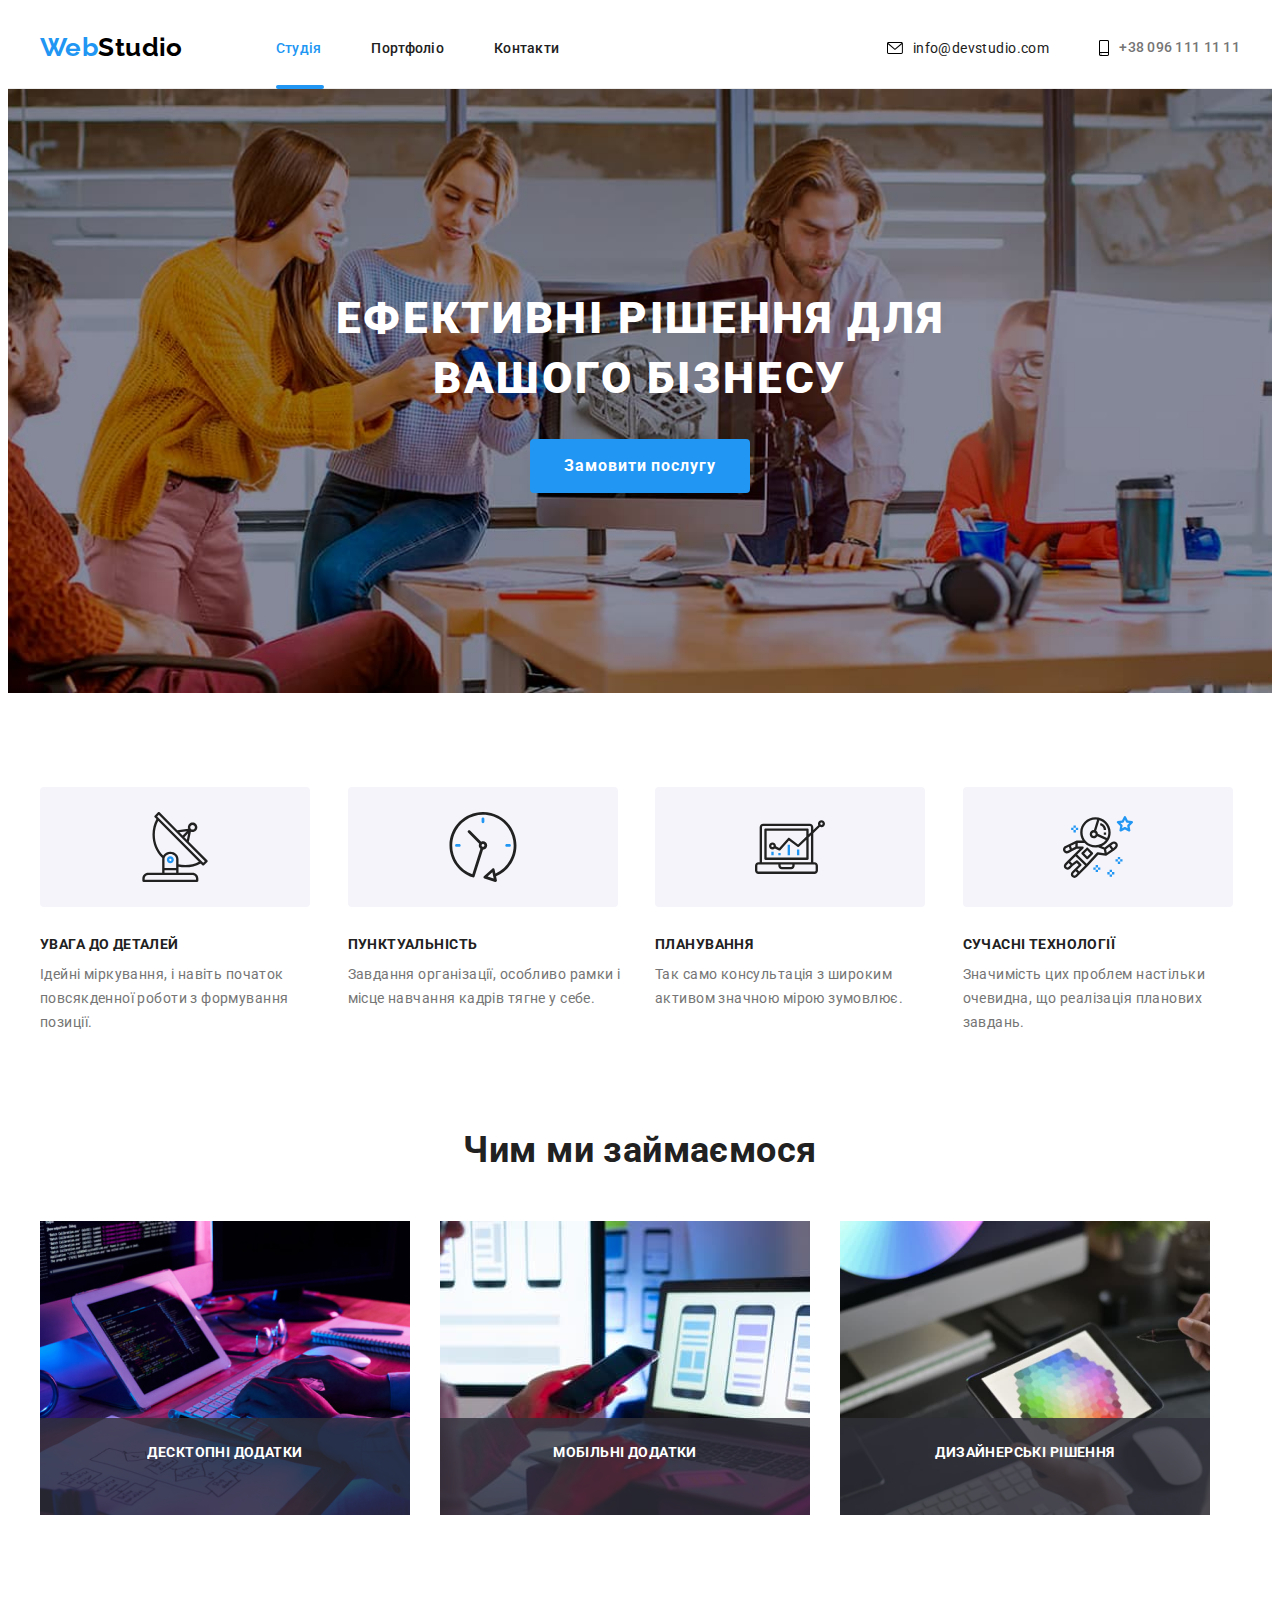
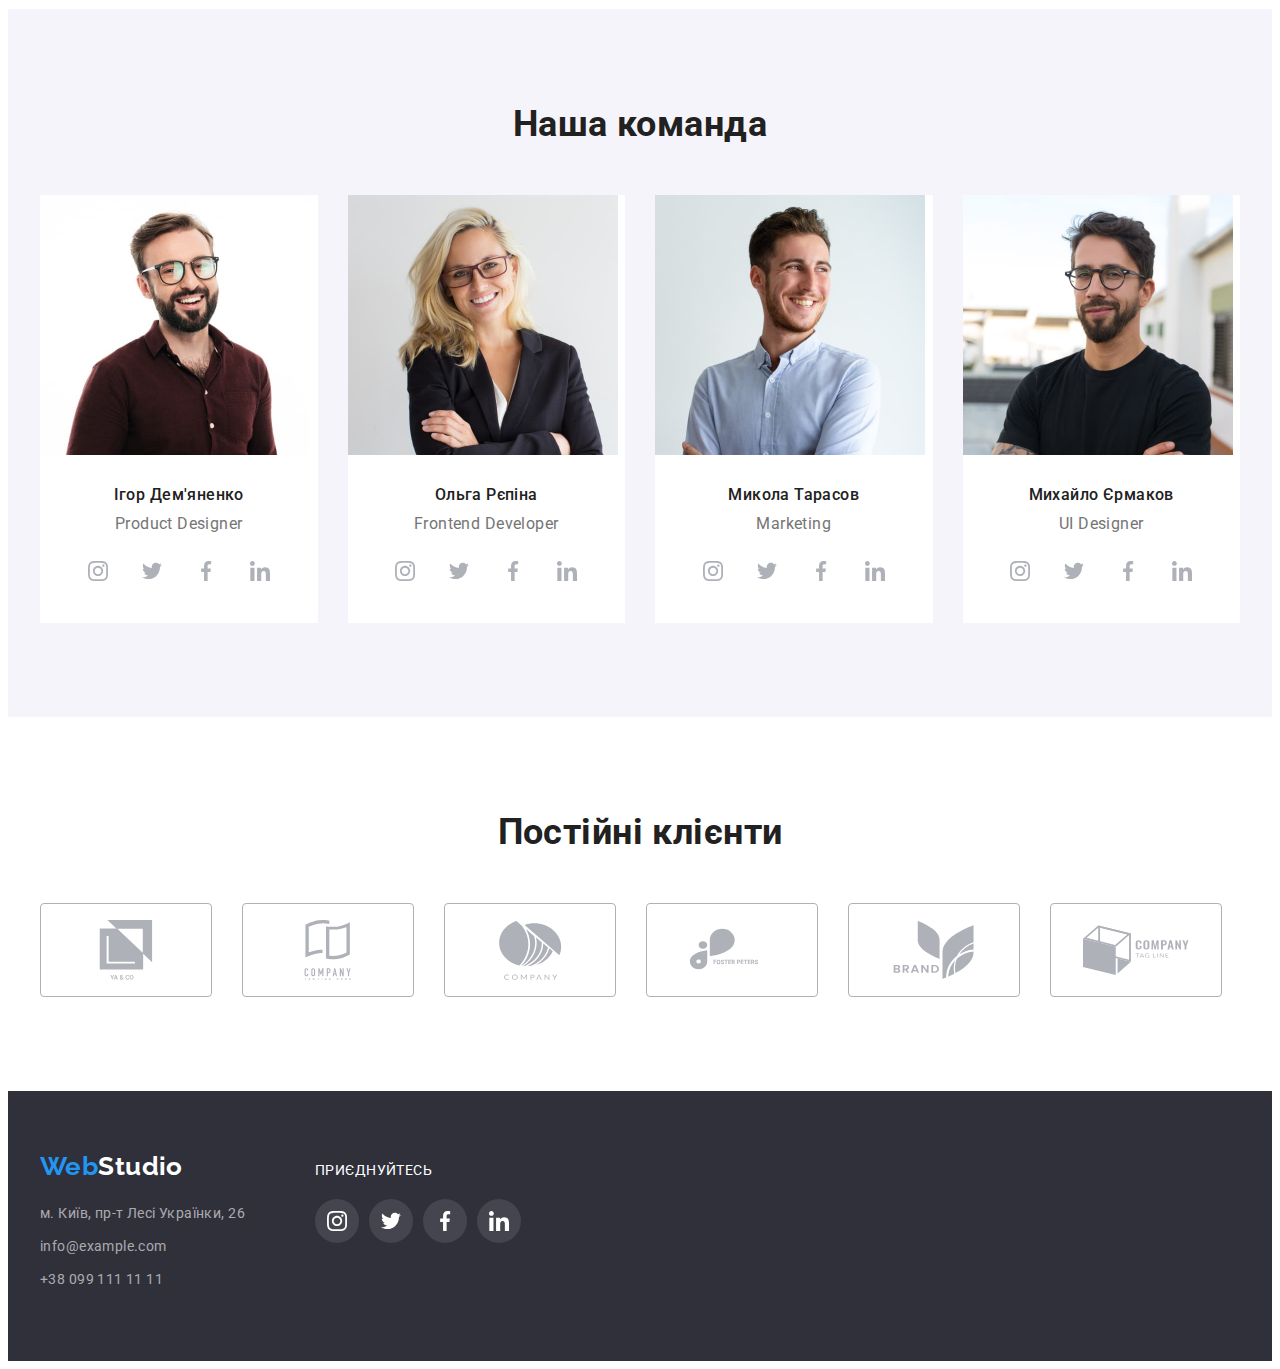
==== index.html @ 34ef1c6d "HW-5-heder-section-4" ====
<!DOCTYPE html>
<html lang="uk">
  <head>
    <meta charset="UTF-8" />
    <meta http-equiv="X-UA-Compatible" content="IE=edge" />
    <meta name="viewport" content="width=device-width, initial-scale=1.0" />
    <title>Web-studio</title>
    <link rel="preconnect" href="https://fonts.googleapis.com" />
    <link rel="preconnect" href="https://fonts.gstatic.com" crossorigin />
    <link
      href="https://fonts.googleapis.com/css2?family=Raleway:wght@700&family=Roboto:wght@400;500;700;900&display=swap"
      rel="stylesheet"
    />
    <link
      rel="stylesheet"
      href="https://cdnjs.cloudflare.com/ajax/libs/modern-normalize/1.1.0/modern-normalize.min.css"
      integrity="sha512-wpPYUAdjBVSE4KJnH1VR1HeZfpl1ub8YT/NKx4PuQ5NmX2tKuGu6U/JRp5y+Y8XG2tV+wKQpNHVUX03MfMFn9Q=="
      crossorigin="anonymous"
      referrerpolicy="no-referrer"
    />
    <link rel="stylesheet" href="./css/styles.css" />
  </head>

  <body>
    <header class="page-header">
      <div class="container header-wrap">
        <nav class="page-nav">
          <a class="link link-logo" href="./index.html" lang="en"
            >Web<span class="link-logo-wrap">Studio</span></a
          >

          <ul class="list-menu list">
            <li class="list-menu-item">
              <a class="link menu-link current" href="./index.html">Студія</a>
            </li>
            <li class="list-menu-item">
              <a class="link menu-link" href="./portfolio.html">Портфоліо</a>
            </li>
            <li class="list-menu-item">
              <a class="link menu-link" href="#">Контакти</a>
            </li>
          </ul>
        </nav>
        <ul class="list header-contacts">
          <li class="header-contacts-item">
            <a class="link menu-link-mail" href="mailto:info@devstudio.com"></a>
              <svg class="header-contacts-icon" width="16" height="12">
                <use href="./images/symbol-defs.svg#icon-envelope"></use>
              </svg>
              info@devstudio.com</a
            >
          </li>
          <li class="header-contacts-item">
            <a class="link menu-link-tel" href="tel:+380961111111">
              <svg class="header-contacts-icon" width="10" height="16">
                <use href="./images/symbol-defs.svg#icon-smartphone"></use>
              </svg>
              +38 096 111 11 11</a
            >
          </li>
        </ul>
      </div>
    </header>

    <main>
      <!--Hero-->
      <section class="hero-section">
        <div class="container">
          <h1 class="hero-title">Ефективні рішення для вашого бізнесу</h1>
          <button class="modal-btn" type="button">Замовити послугу</button>
        </div>
      </section>

      <!--Особливості-->

      <section class="about">
        <div class="container">
          <h2 hidden>Особливості</h2>

          <ul class="list hidden-section">
            <li class="hidden-section-item">
              <div class="hidden-section-block">
                <svg class="hidden-section-icon" width="70" height="70">
                  <use href="./images/symbol-defs.svg#icon-antenna"></use>
                </svg>
              </div>
              <h3 class="hidden-section-item-title">Увага до деталей</h3>
              <p class="section-description">
                Ідейні міркування, і навіть початок повсякденної роботи з
                формування позиції.
              </p>
            </li>

            <li class="hidden-section-item">
              <div class="hidden-section-block">
                <svg class="hidden-section-icon" width="70" height="70">
                  <use href="./images/symbol-defs.svg#icon-clock"></use>
                </svg>
              </div>
              <h3 class="hidden-section-item-title">Пунктуальність</h3>
              <p class="section-description">
                Завдання організації, особливо рамки і місце навчання кадрів
                тягне у себе.
              </p>
            </li>

            <li class="hidden-section-item">
              <div class="hidden-section-block">
                <svg class="hidden-section-icon" width="70" height="70">
                  <use href="./images/symbol-defs.svg#icon-diagram"></use>
                </svg>
              </div>
              <h3 class="hidden-section-item-title">Планування</h3>
              <p class="section-description">
                Так само консультація з широким активом значною мірою зумовлює.
              </p>
            </li>

            <li class="hidden-section-item">
              <div class="hidden-section-block">
                <svg class="hidden-section-icon" width="70" height="70">
                  <use href="./images/symbol-defs.svg#icon-astronaut"></use>
                </svg>
              </div>
              <h3 class="hidden-section-item-title">Сучасні технології</h3>
              <p class="section-description">
                Значимість цих проблем настільки очевидна, що реалізація
                планових завдань.
              </p>
            </li>
          </ul>
        </div>
      </section>

      <!--Чим займаємося-->

      <section class="we-work">
        <div class="container">
          <h2 class="section-title">Чим ми займаємося</h2>

          <ul class="list section-title-list">
            <div class="img-one-wrap">
              <li>
                <img
                  src="./images/comp.jpg"
                  alt="Працівник за комп'ютером"
                  width="370"
                  height="294"
                />
                <div class="img-one-name-wrap">
                  <p class="img-name">десктопні додатки</p>
                </div>
              </li>
            </div>

            <div class="img-two-wrap">
              <li>
                <img
                  src="./images/phone.jpg"
                  alt="Працівник з телефоном"
                  width="370"
                  height="294"
                />
                <div class="img-two-name-wrap">
                <p class="img-name">мобільні додатки</p>  
                </div>
              </li>
            </div>

            <div class="img-three-wrap">
              <li>
                <img
                  src="./images/tablet.jpg"
                  alt="Працівник з планшетом"
                  width="370"
                  height="294"
                />
                <div class="img-three-name-wrap">
                 <p class="img-name">дизайнерські рішення</p>  
                </div>
              </li>
            </div>
          </ul>
        </div>
      </section>

      <!--Команда-->

      <section class="team">
        <div class="container">
          <h2 class="section-title">Наша команда</h2>

          <ul class="list team-section-list">
            <li class="list-item">
              <img
                src="./images/team-card-1.jpg"
                alt="Ігор Дем'яненко"
                width="270"
                height="260"
              />
              <div class="team-section-list-wrapper-one">
                <h3 class="employee-name">Ігор Дем'яненко</h3>
                <p class="employee-position" lang="en">Product Designer</p>
              </div>
              <ul class="list empoyee-social-links">
                <li>
                  <a class="social-link-item" href="">
                    <svg class="social-link-icon" width="20" height="20">
                      <use href="./images/symbol-defs.svg#icon-instagram"></use>
                    </svg>
                  </a>
                </li>
                <li>
                  <a class="social-link-item" href="">
                    <svg class="social-link-icon" width="20" height="20">
                      <use href="./images/symbol-defs.svg#icon-twitter"></use>
                    </svg>
                  </a>
                </li>
                <li>
                  <a class="social-link-item" href="">
                    <svg class="social-link-icon" width="20" height="20">
                      <use href="./images/symbol-defs.svg#icon-facebook"></use>
                    </svg>
                  </a>
                </li>
                <li>
                  <a class="social-link-item" href="">
                    <svg class="social-link-icon" width="20" height="20">
                      <use href="./images/symbol-defs.svg#icon-linkedin"></use>
                    </svg>
                  </a>
                </li>
              </ul>
            </li>

            <li class="list-item">
              <img
                src="./images/team-card-2.jpg"
                alt="Ольга Рєпіна"
                width="270"
                height="260"
              />
              <div class="team-section-list-wrapper-two">
                <h3 class="employee-name">Ольга Рєпіна</h3>
                <p class="employee-position" lang="en">Frontend Developer</p>
              </div>
              <ul class="list empoyee-social-links">
                <li>
                  <a class="social-link-item" href="">
                    <svg class="social-link-icon" width="20" height="20">
                      <use href="./images/symbol-defs.svg#icon-instagram"></use>
                    </svg>
                  </a>
                </li>
                <li>
                  <a class="social-link-item" href="">
                    <svg class="social-link-icon" width="20" height="20">
                      <use href="./images/symbol-defs.svg#icon-twitter"></use>
                    </svg>
                  </a>
                </li>
                <li>
                  <a class="social-link-item" href="">
                    <svg class="social-link-icon" width="20" height="20">
                      <use href="./images/symbol-defs.svg#icon-facebook"></use>
                    </svg>
                  </a>
                </li>
                <li>
                  <a class="social-link-item" href="">
                    <svg class="social-link-icon" width="20" height="20">
                      <use href="./images/symbol-defs.svg#icon-linkedin"></use>
                    </svg>
                  </a>
                </li>
              </ul>
            </li>

            <li class="list-item">
              <img
                src="./images/team-card-3.jpg"
                alt="Микола Тарасов"
                width="270"
                height="260"
              />
              <div class="team-section-list-wrapper-four">
                <h3 class="employee-name">Микола Тарасов</h3>
                <p class="employee-position" lang="en">Marketing</p>
              </div>
              <ul class="list empoyee-social-links">
                <li>
                  <a class="social-link-item" href="">
                    <svg class="social-link-icon" width="20" height="20">
                      <use href="./images/symbol-defs.svg#icon-instagram"></use>
                    </svg>
                  </a>
                </li>
                <li>
                  <a class="social-link-item" href="">
                    <svg class="social-link-icon" width="20" height="20">
                      <use href="./images/symbol-defs.svg#icon-twitter"></use>
                    </svg>
                  </a>
                </li>
                <li>
                  <a class="social-link-item" href="">
                    <svg class="social-link-icon" width="20" height="20">
                      <use href="./images/symbol-defs.svg#icon-facebook"></use>
                    </svg>
                  </a>
                </li>
                <li>
                  <a class="social-link-item" href="">
                    <svg class="social-link-icon" width="20" height="20">
                      <use href="./images/symbol-defs.svg#icon-linkedin"></use>
                    </svg>
                  </a>
                </li>
              </ul>
            </li>

            <li class="list-item">
              <img
                src="./images/team-card-4.jpg"
                alt="Михайло Єрмаков"
                width="270"
                height="260"
              />
              <div class="team-section-list-wrapper-three">
                <h3 class="employee-name">Михайло Єрмаков</h3>
                <p class="employee-position" lang="en">UI Designer</p>
              </div>
              <ul class="list empoyee-social-links">
                <li>
                  <a class="social-link-item" href="">
                    <svg class="social-link-icon" width="20" height="20">
                      <use href="./images/symbol-defs.svg#icon-instagram"></use>
                    </svg>
                  </a>
                </li>
                <li>
                  <a class="social-link-item" href="">
                    <svg class="social-link-icon" width="20" height="20">
                      <use href="./images/symbol-defs.svg#icon-twitter"></use>
                    </svg>
                  </a>
                </li>
                <li>
                  <a class="social-link-item" href="">
                    <svg class="social-link-icon" width="20" height="20">
                      <use href="./images/symbol-defs.svg#icon-facebook"></use>
                    </svg>
                  </a>
                </li>
                <li>
                  <a class="social-link-item" href="">
                    <svg class="social-link-icon" width="20" height="20">
                      <use href="./images/symbol-defs.svg#icon-linkedin"></use>
                    </svg>
                  </a>
                </li>
              </ul>
            </li>
          </ul>
        </div>
      </section>

      <!--Постійні клієнти-->

      <section class="clients">
        <div class="container">
          <h2 class="section-title">Постійні клієнти</h2>
          <ul class="list clients-list">
            <li class="clients-list-item">
              <a class="clients-list-link" href="">
                <svg class="clients-list-icon" width="106" height="60">
                  <use href="./images/symbol-defs.svg#icon-company-one"></use>
                </svg>
              </a>
            </li>
            <li class="clients-list-item">
              <a class="clients-list-link" href="">
                <svg class="clients-list-icon" width="106" height="60">
                  <use href="./images/symbol-defs.svg#icon-company-two"></use>
                </svg>
              </a>
            </li>
            <li class="clients-list-item">
              <a class="clients-list-link" href="">
                <svg class="clients-list-icon" width="106" height="60">
                  <use href="./images/symbol-defs.svg#icon-company-three"></use>
                </svg>
              </a>
            </li>
            <li class="clients-list-item">
              <a class="clients-list-link" href="">
                <svg class="clients-list-icon" width="106" height="60">
                  <use href="./images/symbol-defs.svg#icon-company-four"></use>
                </svg>
              </a>
            </li>
            <li class="clients-list-item">
              <a class="clients-list-link" href="">
                <svg class="clients-list-icon" width="106" height="60">
                  <use href="./images/symbol-defs.svg#icon-company-five"></use>
                </svg>
              </a>
            </li>
            <li class="clients-list-item">
              <a class="clients-list-link" href="">
                <svg class="clients-list-icon" width="106" height="60">
                  <use href="./images/symbol-defs.svg#icon-company-six"></use>
                </svg>
              </a>
            </li>
          </ul>
        </div>
      </section>
    </main>

    <footer class="footer-section">
      <!--Контакти-->
      <div class="footer-container">
        <div class="address-wrap">
          <a class="link link-logo footer-logo" href="./index.html" lang="en"
            >Web<span class="link-logo-wrap-footer">Studio</span></a
          >

          <address class="footer-address">
            <ul class="list">
              <li class="footer-list-item">
                <a
                  class="link menu-link-footer firm-address"
                  href="https://goo.gl/maps/1NvSNUqXWr73BQwe9"
                  target="_blank"
                  rel="noopener noreferrer nofollow"
                >
                  м. Київ, пр-т Лесі Українки, 26</a
                >
              </li>

              <li class="footer-list-item">
                <a class="link menu-link-footer" href="mailto:info@example.com"
                  >info@example.com</a
                >
              </li>
              <li class="footer-list-item">
                <a class="link menu-link-footer" href="tel:+380991111111"
                  >+38 099 111 11 11</a
                >
              </li>
            </ul>
          </address>
        </div>

        <div class="social-links-wrap">
          <p class="footer-title">приєднуйтесь</p>

          <ul class="list footer-social-list">
            <li class="footer-social-item">
              <a class="footer-social-link" href="">
                <svg class="footer-social-link-icon" width="20" height="20">
                  <use href="./images/symbol-defs.svg#icon-instagram"></use>
                </svg>
              </a>
            </li>
            <li class="footer-social-item">
              <a class="footer-social-link" href="">
                <svg class="footer-social-link-icon" width="20" height="20">
                  <use href="./images/symbol-defs.svg#icon-twitter"></use>
                </svg>
              </a>
            </li>
            <li class="footer-social-item">
              <a class="footer-social-link" href="">
                <svg class="footer-social-link-icon" width="20" height="20">
                  <use href="./images/symbol-defs.svg#icon-facebook"></use>
                </svg>
              </a>
            </li>
            <li class="footer-social-item">
              <a class="footer-social-link" href="">
                <svg class="footer-social-link-icon" width="20" height="20">
                  <use href="./images/symbol-defs.svg#icon-linkedin"></use>
                </svg>
              </a>
            </li>
          </ul>
        </div>
      </div>
    </footer>
  </body>
</html>
---- css/styles.css ----
:root {
  --text-color-secondary: #757575;
  --accent-color: #2196f3;
  --background-color: #2f303a;
  --logo-wrap-color: #000000;
  --text-color-primary: #ffffff;
  --main-text-color: #212121;
  --background-color-primary: #f5f5f5;
  --btn-hover-focus-accent: #188ce8;
  --btn-background-color: #2196f3;
  --portfolio-btn-bgc: #f5f4fa;
  --footer-text-color: rgba(255, 255, 255, 0.6);
}

p, h1, h2, h3, h4, h5, h6 {
  margin: 0;
}

ul, ol {
  margin: 0;
  padding-left: 0;
}

img {
  display: block;
  max-width: 100%;
  height: auto;
}

body {
  font-family: "Roboto", sans-serif;
  color: var(--main-text-color);
  font-size: 14px;
  letter-spacing: 0.03em;
  background-color: var(--text-color-primary);
}

.link {
  text-decoration: none;
}

.list {
  list-style: none;
}

.container {
  width: 1200px;
  padding-left: 15px;
  padding-right: 15px;
  margin: 0 auto;
}

.link-logo.current {
  color: var(--accent-color);
}

.menu-link.current {
  color: var(--accent-color);
  position: relative;
}

.menu-link.current::after {
content: '';
position: absolute;
bottom: -1px;
display: flex;
width: 48px;
height: 4px;
background-color: var(--accent-color);
border-radius: 2px;
}

button {
  cursor: pointer;
}

.page-header {
  border-bottom: 1px solid #ececec;
}

.header-wrap {
  display: flex;
}

.link-logo {
  font-family: "Raleway", sans-serif;
  font-weight: 700;
  font-size: 26px;
  line-height: 1.19;
  color: var(--accent-color);
  padding-top: 24px;
  padding-bottom: 25px;
  margin-right: 93px;
}

.link-logo-wrap {
  color: var(--logo-wrap-color);
}

.link-logo-wrap-footer {
  color: var(--text-color-primary);
}

.page-nav {
  display: flex;
  align-items: center;
}

.list-menu {
  display: flex;
  align-items: center;
  gap: 50px;
}

.header-contacts {
  display: flex;
  align-items: center;
  margin-left: auto;
  gap: 50px;
}

.menu-link {
  font-weight: 500;
  line-height: 1.14;
  letter-spacing: 0.02em;
  color: var(--main-text-color);
  padding-top: 32px;
  padding-bottom: 32px;
}

.menu-link:hover,
.menu-link:focus {
  color: var(--accent-color);
}

.menu-link-mail,
.menu-link-tel {
  font-weight: 500;
  line-height: 1.14;
  letter-spacing: 0.02em;
  color: var(--text-color-secondary);
  padding-top: 32px;
  padding-bottom: 32px;
  display: flex;
  align-items: center;
}

.menu-link-mail {
  margin-right: 30px;
}

.menu-link-footer:hover,
.menu-link-footer:focus {
  color: var(--accent-color);
}

.menu-link-mail:hover,
.menu-link-mail:focus {
  color: var(--accent-color);
  fill: var(--accent-color);
  cursor: pointer;
}

.menu-link-tel:hover,
.menu-link-tel:focus {
  color: var(--accent-color);
  fill: var(--accent-color);
  cursor: pointer;
}

.header-contacts-item {
  display: flex;
  align-items: center;
  justify-content: center;
}

.header-contacts-icon {
  color: var(--text-color-secondary);
  margin-right: 10px;
}

.hero-section,
.footer-section {
  background-color: var(--background-color);
}

.hero-section {
  padding: 200px 0;
  justify-content: center;
  background-image: url(../images/header-bg.jpg), linear-gradient(#c4c4c4, #c4c4c4);
  background-repeat: no-repeat;
  background-position: center;
  background-size: cover;
  max-width: 1600px;
  margin: 0 auto;
}

.hero-title {
  font-weight: 900;
  font-size: 44px;
  line-height: 1.36;
  letter-spacing: 0.06em;
  text-transform: uppercase;
  text-align: center;
  color: var(--text-color-primary);
  max-width: 696px;
  margin: 0 auto 30px;
}

.modal-btn {
  font-family: "Roboto", sans-serif;
  font-weight: 700;
  font-size: 16px;
  line-height: 1.88;
  display: flex;
  align-items: center;
  text-align: center;
  letter-spacing: 0.06em;
  color: var(--text-color-primary);
  border-color: transparent;
  border-radius: 4px;
  background-color: var(--btn-background-color);
  margin: 0 auto;
  display: block;
  padding: 10px 32px;
}

.modal-btn:hover,
.modal-btn:focus {
  background-color: var(--btn-hover-focus-accent);
}

.about {
  padding: 94px 0;
}

.hidden-section {
  display: flex;
  gap: 30px;
}
.hidden-section-item {
  flex-basis: calc((100% - 90px) / 4);
}

.hidden-section-icon {
margin: 25px 100px;
}
 
.hidden-section-item-title {
  font-weight: 700;
  font-size: 14px;
  line-height: 1.14;
  text-transform: uppercase;
  margin-bottom: 10px;
}

.section-description {
  line-height: 1.71;
  color: var(--text-color-secondary);
}

.hidden-section-block {
width: 270px;
height: 120px;
background-color: #f5f4fA;
border-radius: 4px;
margin-bottom: 30px;
}

.we-work {
  padding-bottom: 94px;
}

.section-title {
  font-weight: 700;
  font-size: 36px;
  line-height: 1.17;
  text-align: center;
  margin-bottom: 50px;
}

.section-title-list {
  display: flex;
  gap: 30px;
  min-width: 370px;
  flex-basis: calc(100% / 3 - 30px);
}

.img-one-wrap {
  position: relative;
}

.img-one-name-wrap {
  position: absolute;
  text-align: center;
  padding-top: 27px;
  bottom: 0;
  width: 370px;
  height: 70px;
  background-color: rgba(47, 48, 58, 0.8);;
}

.img-two-wrap {
  position: relative;
}

.img-two-name-wrap {
  position: absolute;
  text-align: center;
  padding-top: 27px;
  bottom: 0;
  width: 370px;
  height: 70px;
  background-color: rgba(47, 48, 58, 0.8);;
}

.img-three-wrap {
  position: relative;
}

.img-three-name-wrap {
  position: absolute;
  text-align: center;
  padding-top: 27px;
  bottom: 0;
  width: 370px;
  height: 70px;
  background-color: rgba(47, 48, 58, 0.8);;  
}

.img-name {
font-weight: 700;
line-height: 1.14;
text-transform: uppercase;
color: var(--text-color-primary);
}

.team {
  background-color: #f5f4fa;
  padding: 94px 0;
}

.team-section-list {
  display: flex;
  gap: 30px;
}

.list-item {
  background-color: #ffffff;
  flex-basis: calc(100% - 90px / 4);
}

.employee-name {
  font-weight: 500;
  font-size: 16px;
  line-height: 1.19;
  text-align: center;
  margin-bottom: 10px;
}

.employee-position {
  font-size: 16px;
  line-height: 1.19;
  text-align: center;
  color: var(--text-color-secondary);
}

.team-section-list-wrapper-one {
padding: 30px 0;
text-align: center;
padding-bottom: 16px;
box-shadow: drop-shadow(0px 4px 4px rgba(0, 0, 0, 0.25));
}

.team-section-list-wrapper-two {
padding: 30px 0;
text-align: center;
padding-bottom: 16px;
box-shadow: drop-shadow(0px 4px 4px rgba(0, 0, 0, 0.25));
}

.team-section-list-wrapper-three {
  padding: 30px 0;
  text-align: center;
  padding-bottom: 16px;
  box-shadow: drop-shadow(0px 4px 4px rgba(0, 0, 0, 0.25));
}

.team-section-list-wrapper-four {
  padding: 30px 0;
  text-align: center;
  padding-bottom: 16px;
  box-shadow: drop-shadow(0px 4px 4px rgba(0, 0, 0, 0.25));
}

.empoyee-social-links {
  display: flex;
  justify-content: center;
  gap: 10px;
  padding-bottom: 30px;
}

.social-link-item {
 width: 44px;
 height: 44px;
 border-radius: 50%;
 display: flex;
 align-items: center;
 justify-content: center;
}

.social-link-icon {
  fill: #afb1b8;
}

.social-link-item:hover .social-link-icon,
.social-link-item:focus .social-link-icon {
  fill: var(--text-color-primary);
  cursor: pointer;
}

.social-link-item:hover,
.social-link-item:focus {
  background-color: var(--accent-color);
}

.clients {
  padding: 94px 0;
}

.clients-list-link {
  width: 170px;
  height: 92px;
  border: 1px solid #AFB1B8;
  border-radius: 4px;
  display: flex;
  align-items: center;
  justify-content: center;
  color: #AFB1B8;
}

.clients-list {
  display: flex;
  gap: 30px;
}

.clients-list-icon {
  fill: currentColor;
}

.clients-list-link:hover,
.clients-list-link:focus {
  color: var(--accent-color);
 border-color:var(--accent-color);
}

.footer-section {
  padding-top: 60px;
  padding-bottom: 60px;
}

.footer-container {
  width: 1200px;
  padding-left: 15px;
  padding-right: 15px;
  margin: 0 auto;
  display: flex;
  align-items: baseline;
  gap: 70px;
}

.footer-logo {
  display: inline-block;
  margin-bottom: 20px;
  padding: 0;
  margin-right: 0;
}

.firm-address {
  font-style: normal;
  line-height: 1.71;
  color: var(--text-color-primary);
  display: block;
}

.menu-link-footer {
  font-style: normal;
  line-height: 1.71;
  color: var(--footer-text-color);
  display: block;
  margin-bottom: 9px;
}

.menu-link-footer:hover,
.menu-link-footer:focus {
  color: var(--accent-color);
}

.footer-list-item {
  margin-bottom: 9px;
}

.footer-list-item:last-child {
  margin-bottom: 0;
}

.footer-title {
line-height: 1.14;
text-transform: uppercase;
color: var(--text-color-primary);
margin-bottom: 20px;
}

.footer-social-link {
 width: 44px;
 height: 44px;
 border-radius: 50%;
 display: flex;
 align-items: center;
 justify-content: center;
 background-color: rgba(255, 255, 255, 0.1);
 box-shadow: drop-shadow(0px 4px 4px rgba(0, 0, 0, 0.25));;
}

.footer-social-link-icon {
  fill: #ffffff;
}

.footer-social-list {
  display: flex;
  gap: 10px;
}

.footer-social-link:hover,
.footer-social-link:focus {
  background-color: var(--btn-background-color);
}

.footer-container {
  align-items: baseline;
}

/* Портфоліо */

.portfolio {
  padding: 94px 0;
}

.btn-list {
  display: flex;
  gap: 8px;
  justify-content: center;
}

.portfolio-link {
  border-top: none;
  box-shadow: drop-shadow(0px 4px 4px rgba(0, 0, 0, 0.25));
}

.portfolio-list {
  display: flex;
  flex-wrap: wrap;
  gap: 30px;
  margin-top: 50px;
}

.portfolio-list-item {
  flex-basis: calc((100% - 60px) / 3);
}

.portfolio-list-item:hover,
.portfolio-list-item:focus {
  box-shadow: 0px 1px 1px rgba(0, 0, 0, 0.12), 0px 4px 4px rgba(0, 0, 0, 0.06), 1px 4px 6px rgba(0, 0, 0, 0.16);
  cursor: pointer;
}

.portfolio-btn {
  font-family: "Roboto", sans-serif;
  font-weight: 500;
  font-size: 16px;
  line-height: 1.62;
  text-align: center;
  border-color: transparent;
  border-radius: 4px;
  background-color: var(--portfolio-btn-bgc);
  padding: 6px 22px;
}

.portfolio-btn:hover,
.portfolio-btn:focus {
  color: var(--text-color-primary);
  background-color: var(--accent-color);
  box-shadow: drop-shadow(0px 4px 4px rgba(0, 0, 0, 0.25));;
}

.portfolio-list-title {
  font-weight: 700;
  font-size: 18px;
  line-height: 2;
  letter-spacing: 0.06em;
  color: var(--main-text-color);
  margin-bottom: 4px;
}

.portfolio-list-description {
  font-size: 16px;
  line-height: 1.88;
  color: var(--text-color-secondary);
}

.portfolio-wrap {
  padding: 20px 24px;
  border: 1px solid #eeeeee;
  border-top: none;
}
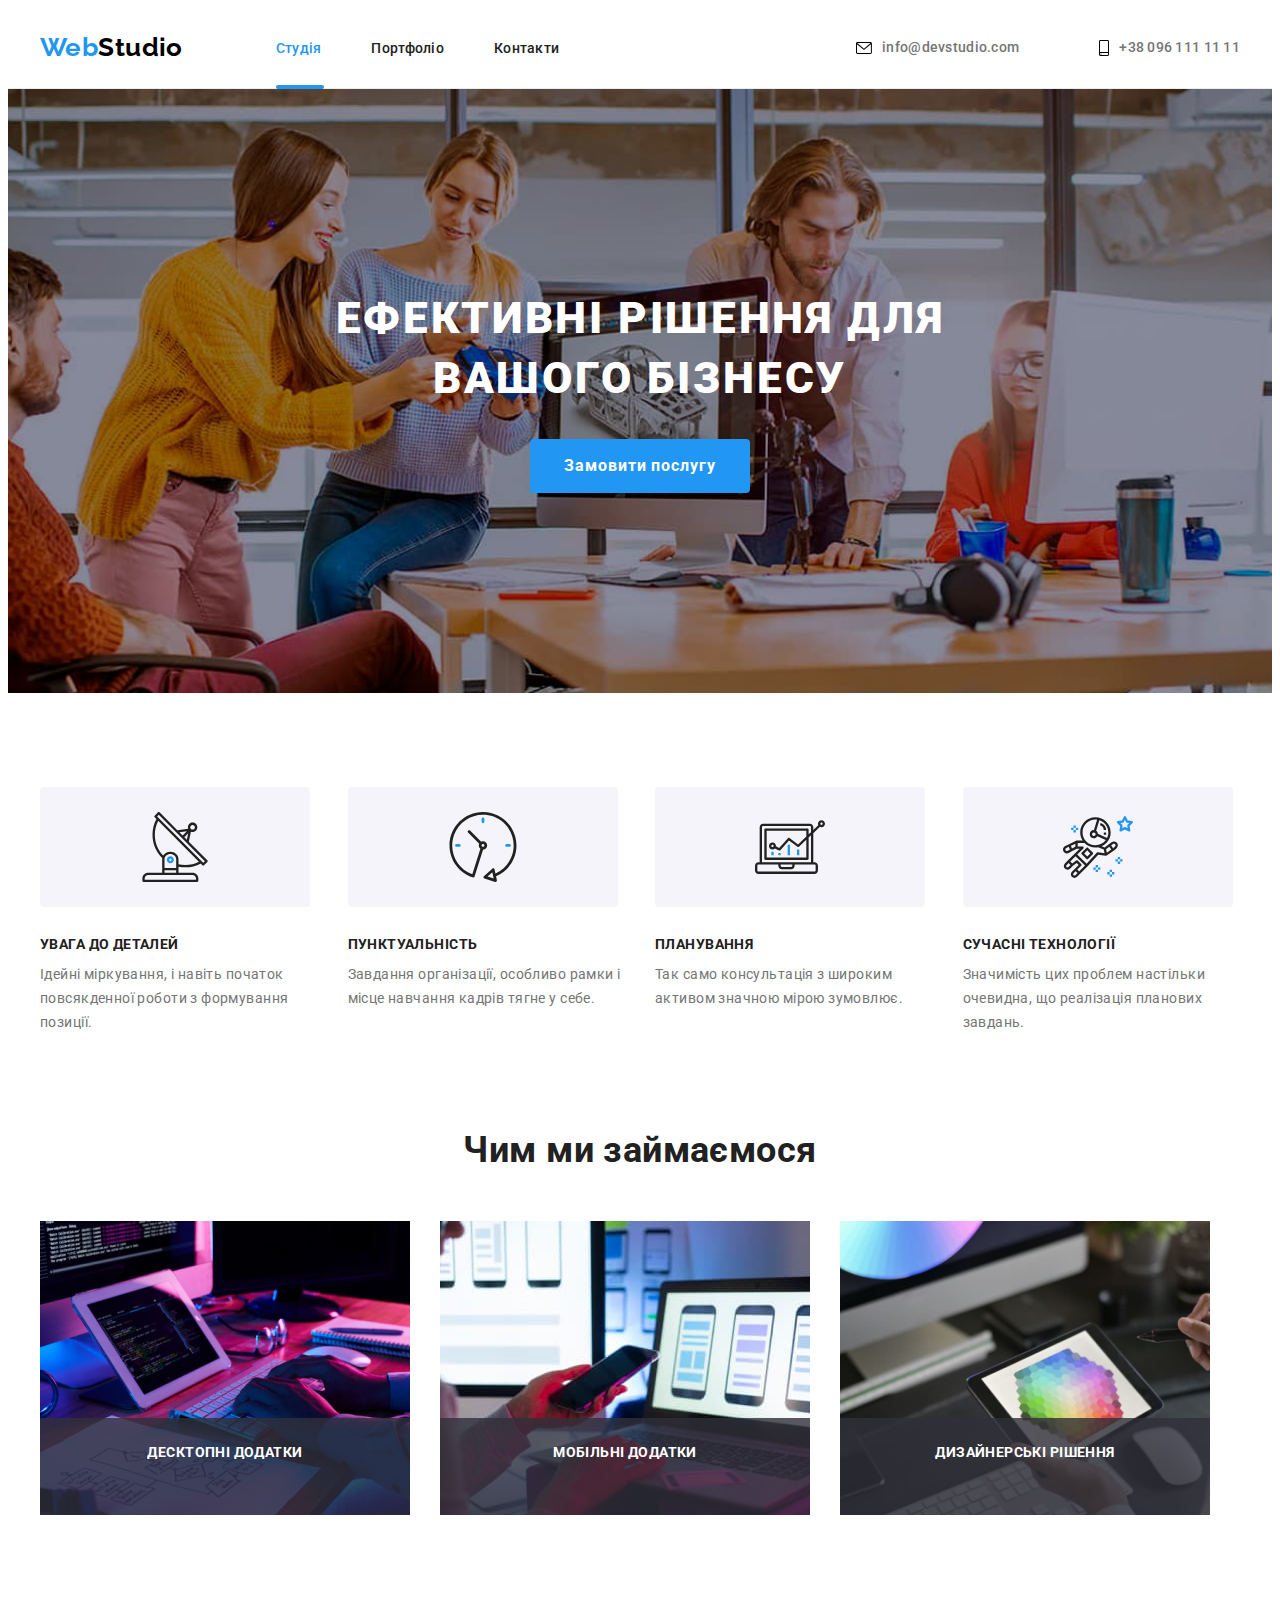
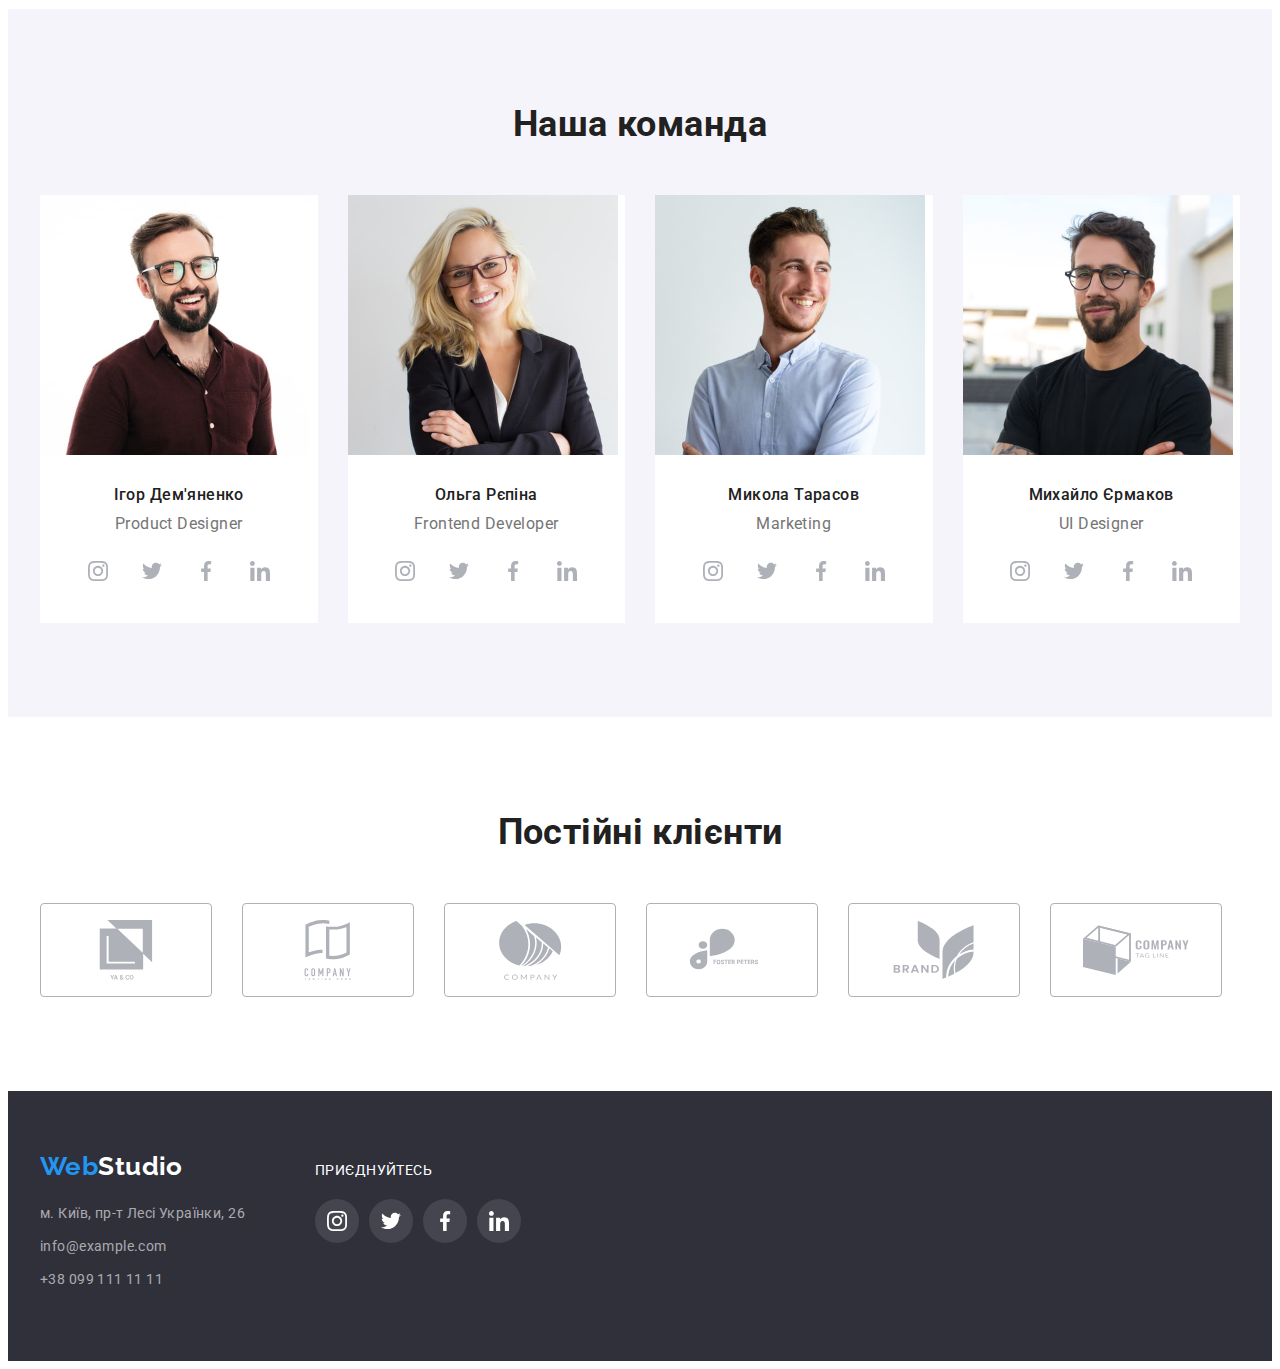
==== commit 712ada19: "added-slides-to-portfolio" ====
--- a/index.html
+++ b/index.html
@@ -43,7 +43,7 @@
         </nav>
         <ul class="list header-contacts">
           <li class="header-contacts-item">
-            <a class="link menu-link-mail" href="mailto:info@devstudio.com"></a>
+            <a class="link menu-link-mail" href="mailto:info@devstudio.com">
               <svg class="header-contacts-icon" width="16" height="12">
                 <use href="./images/symbol-defs.svg#icon-envelope"></use>
               </svg>
--- a/css/styles.css
+++ b/css/styles.css
@@ -131,6 +131,7 @@
 .menu-link:hover,
 .menu-link:focus {
   color: var(--accent-color);
+  transition: color 250ms cubic-bezier(0.4, 0, 0.2, 1);
 }
 
 .menu-link-mail,
@@ -152,6 +153,7 @@
 .menu-link-footer:hover,
 .menu-link-footer:focus {
   color: var(--accent-color);
+  transition: color 250ms cubic-bezier(0.4, 0, 0.2, 1);
 }
 
 .menu-link-mail:hover,
@@ -159,6 +161,7 @@
   color: var(--accent-color);
   fill: var(--accent-color);
   cursor: pointer;
+  transition: color 250ms cubic-bezier(0.4, 0, 0.2, 1), fill 250ms cubic-bezier(0.4, 0, 0.2, 1);
 }
 
 .menu-link-tel:hover,
@@ -166,6 +169,7 @@
   color: var(--accent-color);
   fill: var(--accent-color);
   cursor: pointer;
+  transition: color 250ms cubic-bezier(0.4, 0, 0.2, 1), fill 250ms cubic-bezier(0.4, 0, 0.2, 1);;
 }
 
 .header-contacts-item {
@@ -228,6 +232,7 @@
 .modal-btn:hover,
 .modal-btn:focus {
   background-color: var(--btn-hover-focus-accent);
+  transition: var(--background-color) 250ms cubic-bezier(0.4, 0, 0.2, 1);
 }
 
 .about {
@@ -417,11 +422,13 @@
 .social-link-item:focus .social-link-icon {
   fill: var(--text-color-primary);
   cursor: pointer;
+  transition: fill 250ms cubic-bezier(0.4, 0, 0.2, 1);
 }
 
 .social-link-item:hover,
 .social-link-item:focus {
   background-color: var(--accent-color);
+  transition: var(--background-color) 250ms cubic-bezier(0.4, 0, 0.2, 1);
 }
 
 .clients {
@@ -450,8 +457,9 @@
 
 .clients-list-link:hover,
 .clients-list-link:focus {
-  color: var(--accent-color);
+ color: var(--accent-color);
  border-color:var(--accent-color);
+ transition: color 250ms cubic-bezier(0.4, 0, 0.2, 1), border-color 250ms cubic-bezier(0.4, 0, 0.2, 1);
 }
 
 .footer-section {
@@ -494,6 +502,7 @@
 .menu-link-footer:hover,
 .menu-link-footer:focus {
   color: var(--accent-color);
+  transition: color 250ms cubic-bezier(0.4, 0, 0.2, 1);
 }
 
 .footer-list-item {
@@ -534,6 +543,7 @@
 .footer-social-link:hover,
 .footer-social-link:focus {
   background-color: var(--btn-background-color);
+  transition: var(--btn-background-color) 250ms cubic-bezier(0.4, 0, 0.2, 1);
 }
 
 .footer-container {
@@ -545,6 +555,17 @@
 .portfolio {
   padding: 94px 0;
 }
+
+.menu-link.p-current::after {
+  content: '';
+  position: absolute;
+  bottom: -1px;
+  display: flex;
+  width: 78px;
+  height: 4px;
+  background-color: var(--accent-color);
+  border-radius: 2px;
+  }
 
 .btn-list {
   display: flex;
@@ -572,6 +593,7 @@
 .portfolio-list-item:focus {
   box-shadow: 0px 1px 1px rgba(0, 0, 0, 0.12), 0px 4px 4px rgba(0, 0, 0, 0.06), 1px 4px 6px rgba(0, 0, 0, 0.16);
   cursor: pointer;
+  transition: box-shadow 250ms cubic-bezier(0.4, 0, 0.2, 1);
 }
 
 .portfolio-btn {
@@ -590,7 +612,8 @@
 .portfolio-btn:focus {
   color: var(--text-color-primary);
   background-color: var(--accent-color);
-  box-shadow: drop-shadow(0px 4px 4px rgba(0, 0, 0, 0.25));;
+  box-shadow: drop-shadow(0px 4px 4px rgba(0, 0, 0, 0.25));
+  transition: color 250ms cubic-bezier(0.4, 0, 0.2, 1), background-color 250ms cubic-bezier(0.4, 0, 0.2, 1);
 }
 
 .portfolio-list-title {
@@ -613,3 +636,26 @@
   border: 1px solid #eeeeee;
   border-top: none;
 }
+
+.img-wrap {
+  position: relative;
+  overflow: hidden;
+}
+
+.img-top-text {
+position: absolute;
+bottom: 0;
+font-weight: 400;
+font-size: 18px;
+line-height: 1.56;
+color: var(--text-color-primary);
+background-color:  rgba(33, 150, 243, 0.9);
+height: 100%;
+padding: 63px 24px;
+transform: translateY(100%);
+transition: transform 300ms linear;
+}
+
+.portfolio-link:hover .img-top-text {
+  transform: translateY(0);
+}
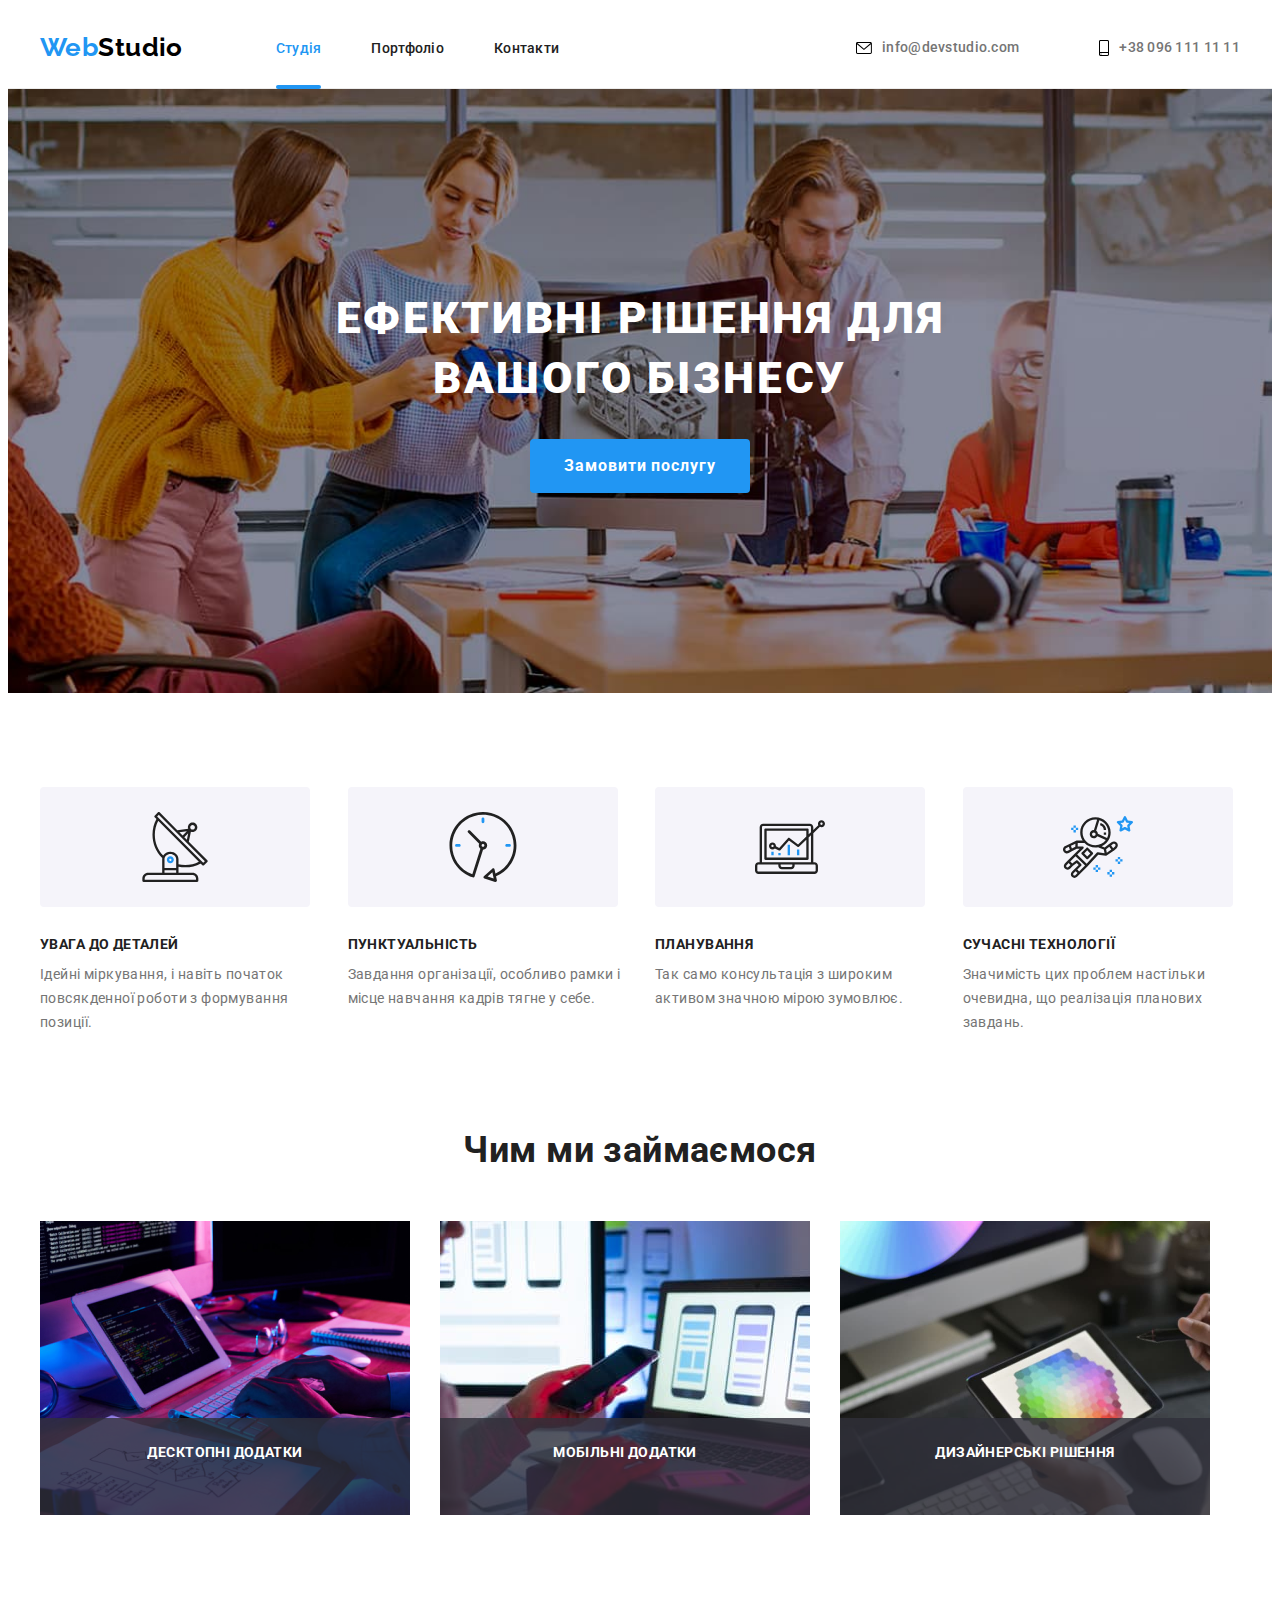
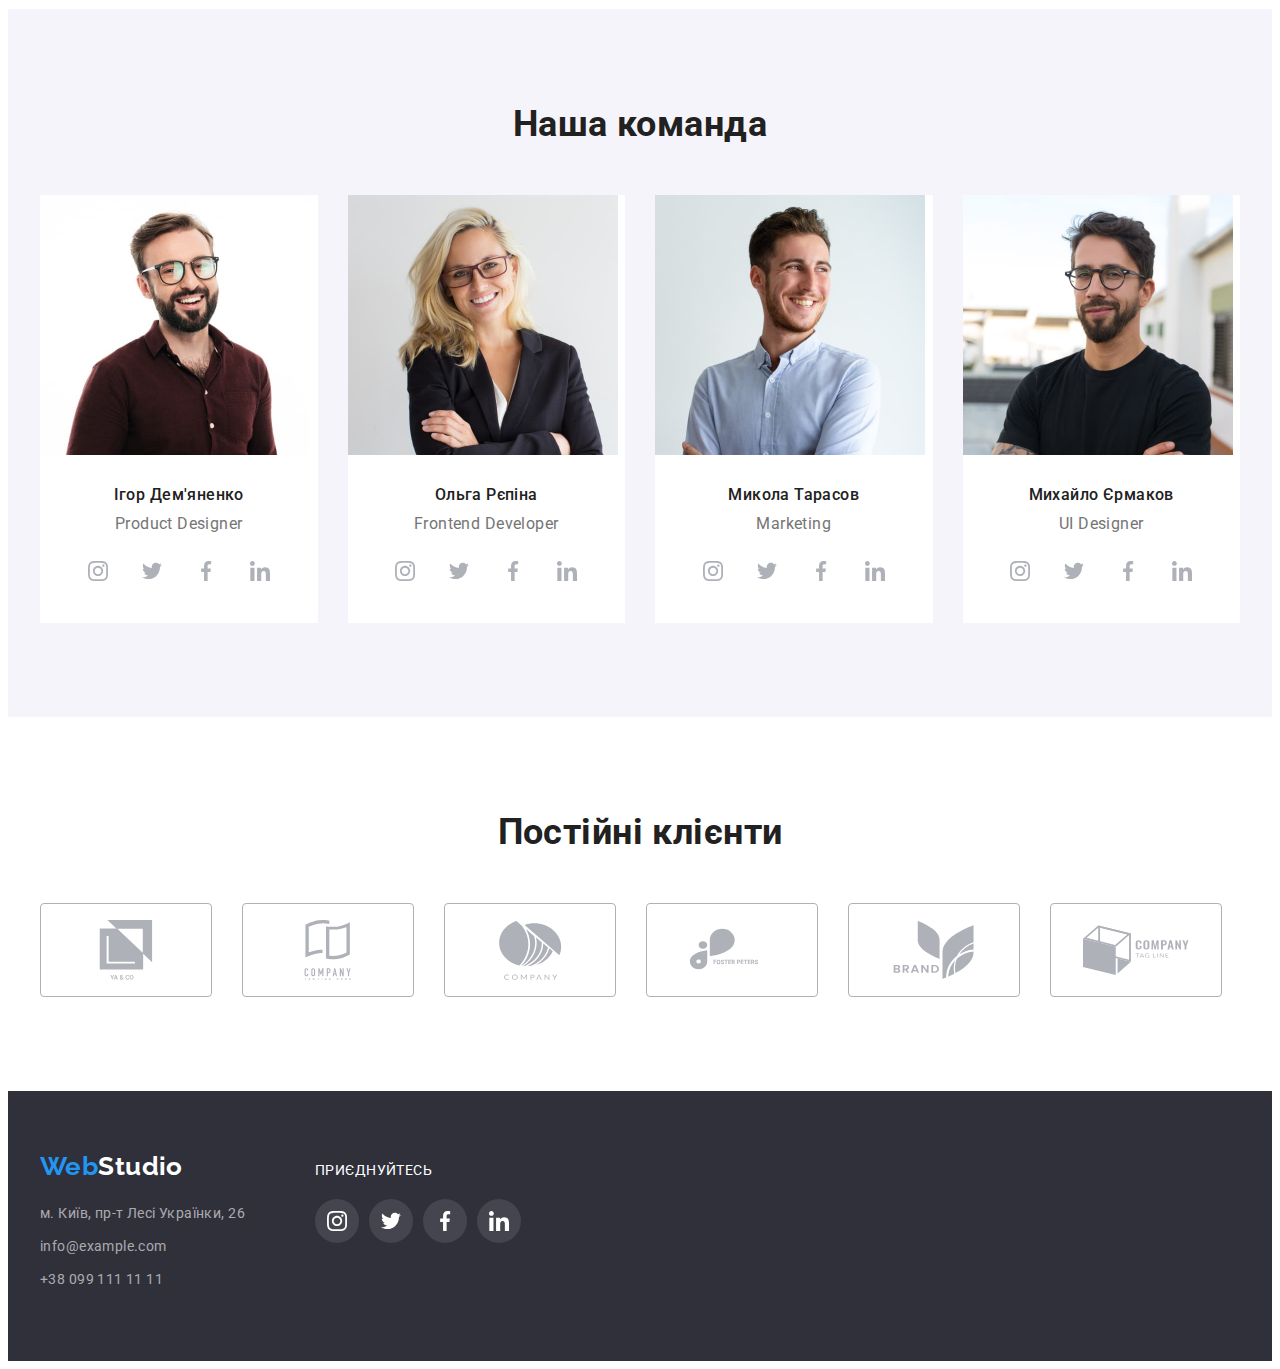
==== commit bf9139a2: "HW-5-finish-before-mentoring" ====
--- a/index.html
+++ b/index.html
@@ -67,7 +67,16 @@
       <section class="hero-section">
         <div class="container">
           <h1 class="hero-title">Ефективні рішення для вашого бізнесу</h1>
-          <button class="modal-btn" type="button">Замовити послугу</button>
+          <button class="modal-btn" data-modal-open type="button">Замовити послугу</button>
+        </div>
+        <div class="backdrop is-hidden" data-modal>
+          <div class="window">
+            <button type="button" class="window-btn" data-modal-close>
+              <svg class="window-close" width="11" height="11">
+                <use href="./images/symbol-defs.svg#icon-vector-close"></use>
+              </svg>
+            </button>
+          </div>
         </div>
       </section>
 
@@ -490,5 +499,6 @@
         </div>
       </div>
     </footer>
+    <script src="./js/modal.js"></script>
   </body>
 </html>
--- a/css/styles.css
+++ b/css/styles.css
@@ -64,7 +64,7 @@
 position: absolute;
 bottom: -1px;
 display: flex;
-width: 48px;
+width: 100%;
 height: 4px;
 background-color: var(--accent-color);
 border-radius: 2px;
@@ -555,17 +555,6 @@
 .portfolio {
   padding: 94px 0;
 }
-
-.menu-link.p-current::after {
-  content: '';
-  position: absolute;
-  bottom: -1px;
-  display: flex;
-  width: 78px;
-  height: 4px;
-  background-color: var(--accent-color);
-  border-radius: 2px;
-  }
 
 .btn-list {
   display: flex;
@@ -659,3 +648,54 @@
 .portfolio-link:hover .img-top-text {
   transform: translateY(0);
 }
+
+/* Модальне вікно  */
+
+.backdrop {
+position: relative;
+top: 0;
+width: 100%;
+height: 100%;
+background-color: rgba(0, 0, 0, 0.2);
+transition: opacity 300ms linear, visibility 300ms linear;
+}
+
+.window {
+width: 528px;
+height: 581px;
+background: var(--text-color-primary);
+box-shadow: 0px 1px 3px rgba(0, 0, 0, 0.12), 0px 1px 1px rgba(0, 0, 0, 0.14), 0px 2px 1px rgba(0, 0, 0, 0.2);
+border-radius: 4px;
+position: absolute;
+top: 50%;
+left: 50%;
+transform: translate(-50%, -50%) scale(1);
+transition: transform 300ms linear;
+}
+
+.backdrop.is-hidden .window {
+  transform: translate (-50%, -50%) scale(0);
+}
+
+.window-btn {
+width: 30px;
+height: 30px;
+background: var(--text-color-primary);
+border: 1px solid rgba(0, 0, 0, 0.1);
+border-radius: 50%;
+background-color: transparent;
+position: absolute;
+top: 8px;
+right: 8px;
+display: flex;
+align-items: center;
+justify-content: center;
+padding: 0;
+cursor: pointer;
+}
+
+.is-hidden {
+opacity: 0;
+visibility: hidden;
+pointer-events: none;
+}